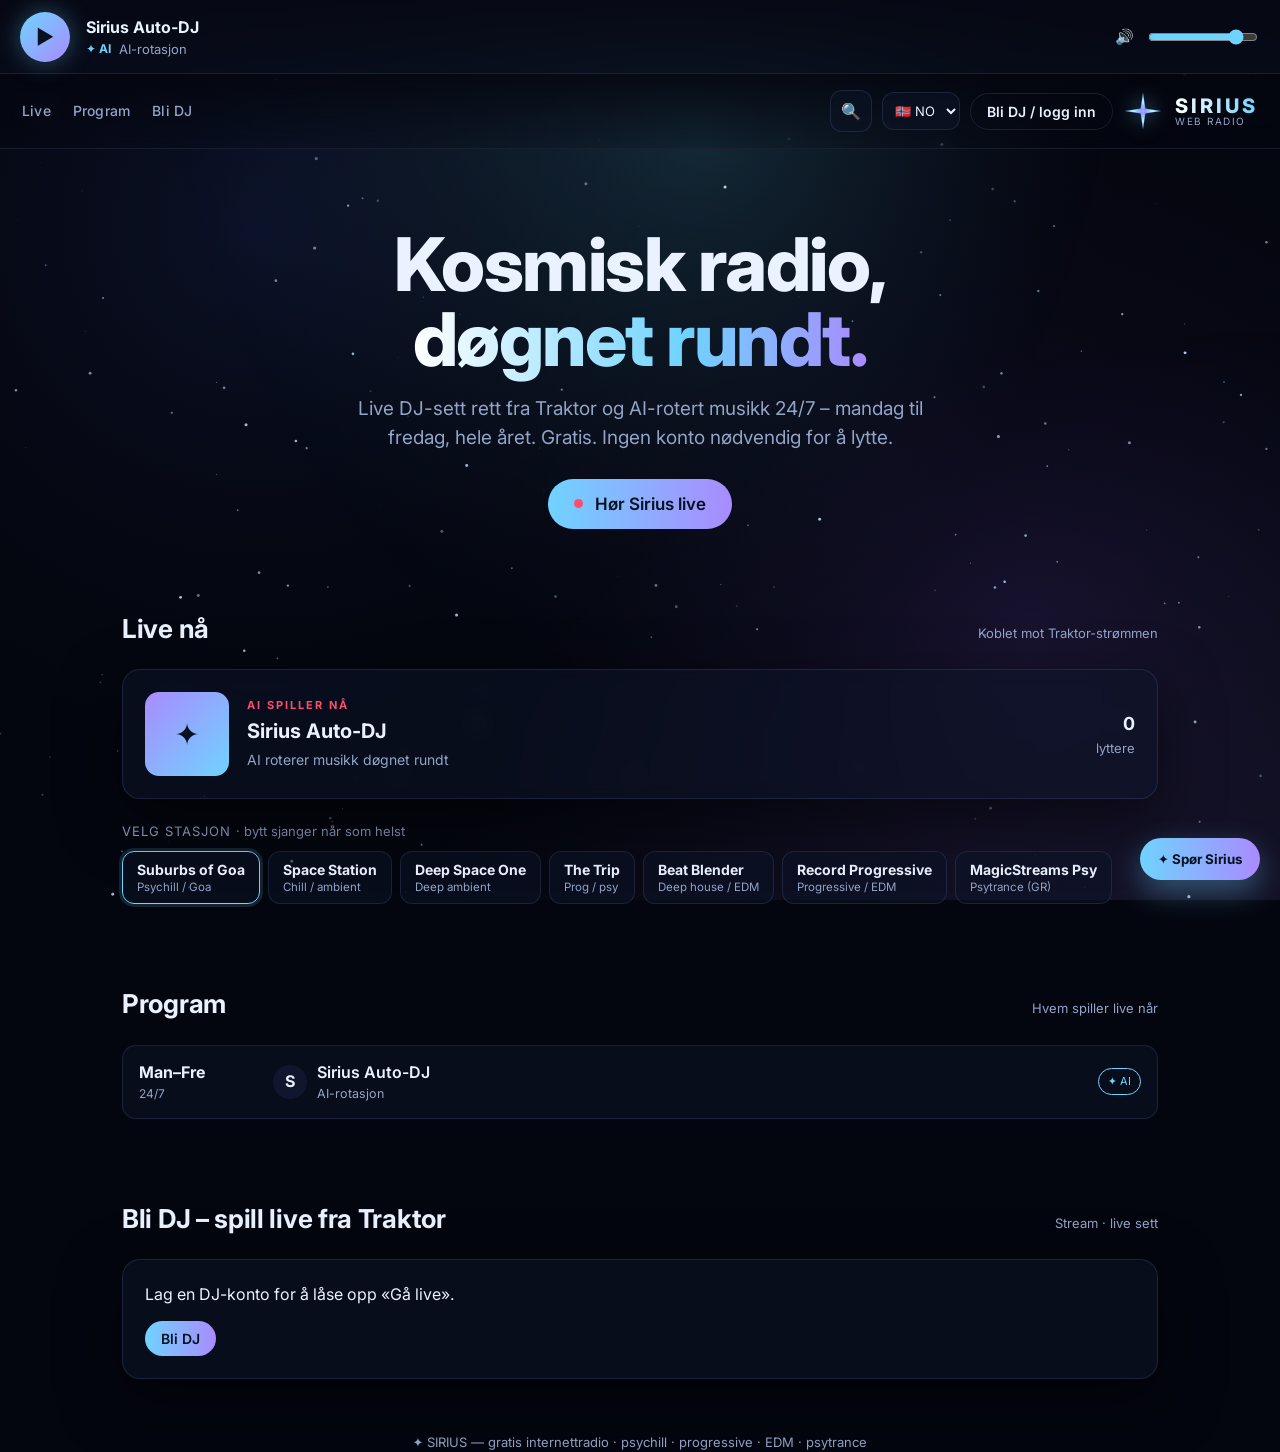
==== index.html @ 12587be2 "Fjern Podcast- og Favoritter-funksjonene helt Sletter podcast.js og favorites.js med all tilhørende " ====
<!DOCTYPE html>
<html lang="no">
<head>
  <meta charset="UTF-8">
  <meta name="viewport" content="width=device-width, initial-scale=1">
  <title>SIRIUS Web Radio – Live fra rommet</title>
  <meta name="description" content="Sirius Web Radio – gratis internettradio. Live DJ-sett fra Traktor og AI-rotert psychill, progressive, EDM og psytrance – døgnet rundt.">
  <link rel="icon" href="assets/logo.svg">
  <link rel="manifest" href="manifest.json">
  <meta name="theme-color" content="#04060f">
  <meta name="apple-mobile-web-app-capable" content="yes">
  <meta name="apple-mobile-web-app-status-bar-style" content="black-translucent">
  <link rel="apple-touch-icon" href="assets/logo.svg">
  <link rel="preconnect" href="https://fonts.googleapis.com">
  <link href="https://fonts.googleapis.com/css2?family=Inter:wght@400;500;600;700;800&display=swap" rel="stylesheet">
  <link rel="stylesheet" href="css/styles.css">
</head>
<body>
  <!-- Universe-bakgrunn -->
  <canvas id="starfield"></canvas>

  <!-- Topbar med logo øverst i hjørnet -->
  <header class="topbar">
    <button class="nav-toggle" id="nav-toggle" aria-label="Åpne meny">☰</button>
    <nav class="nav" id="nav">
      <a href="#live" data-i18n="nav.live">Live</a>
      <a href="#program" data-i18n="nav.program">Program</a>
      <a href="#dj" data-i18n="nav.dj">Bli DJ</a>
    </nav>
    <div style="display:flex;align-items:center;gap:10px">
      <button class="icon-btn" id="search-btn" aria-label="Søk">🔍</button>
      <select class="lang-select" id="lang-select" aria-label="Språk">
        <option value="no">🇳🇴 NO</option>
        <option value="en">🇬🇧 EN</option>
        <option value="es">🇪🇸 ES</option>
        <option value="de">🇩🇪 DE</option>
      </select>
      <button class="btn btn-ghost" id="auth-btn" data-i18n="nav.authbtn">Bli DJ / logg inn</button>
      <div class="logo">
        <img src="assets/logo.svg" class="logo-mark" alt="Sirius Web Radio">
        <div class="logo-text">
          <div class="logo-name">SIRIUS</div>
          <div class="logo-tag">Web Radio</div>
        </div>
      </div>
    </div>
  </header>

  <main class="wrap">
    <!-- Hero -->
    <section class="hero">
      <h1 data-i18n-html="hero.title">Kosmisk radio,<br><span class="glow">døgnet rundt.</span></h1>
      <p class="lead" data-i18n="hero.lead">Live DJ-sett rett fra Traktor og AI-rotert musikk 24/7 – mandag til fredag, hele året. Gratis. Ingen konto nødvendig for å lytte.</p>
      <button class="btn btn-primary hero-play" id="hero-play"><span class="dot"></span> <span data-i18n="hero.play">Hør Sirius live</span></button>
    </section>

    <!-- Live nå-boks (denne + spilleren nederst = "boksen" på hver side) -->
    <section id="live" class="block">
      <div class="section-head"><h2 data-i18n="live.h">Live nå</h2><span class="hint" data-i18n="live.hint">Koblet mot Traktor-strømmen</span></div>
      <div class="card live-box">
        <div class="live-cover" id="live-cover">✦</div>
        <div class="live-meta">
          <div class="kicker" id="live-kicker">AI SPILLER NÅ</div>
          <div class="title" id="live-title">Sirius Auto-DJ</div>
          <div class="sub" id="live-sub">AI roterer musikk døgnet rundt</div>
        </div>
        <div class="live-stats"><b id="live-listeners">0</b>lyttere</div>
      </div>
      <div class="stations-head" data-i18n-html="stations.head">Velg stasjon <span>· bytt sjanger når som helst</span></div>
      <div class="stations" id="stations"></div>
    </section>

    <!-- Program: hvem spiller live når -->
    <section id="program" class="block">
      <div class="section-head"><h2 data-i18n="program.h">Program</h2><span class="hint" data-i18n="program.hint">Hvem spiller live når</span></div>
      <div class="schedule" id="schedule"></div>
    </section>

    <!-- Bli DJ / gå live -->
    <section id="dj" class="block">
      <div class="section-head"><h2 data-i18n="dj.h">Bli DJ – spill live fra Traktor</h2><span class="hint" data-i18n="dj.hint">Stream · live sett</span></div>

      <div class="card" id="dj-locked">
        <p style="margin:0 0 14px">Lag en DJ-konto for å låse opp «Gå live».</p>
        <button class="btn btn-primary" onclick="document.getElementById('auth-btn').click()">Bli DJ</button>
      </div>

      <div class="card dj-grid" id="dj-panel" style="display:none">
        <!-- Venstre: bilde/kamera -->
        <div>
          <div class="field"><label>Bilde til sendingen (last opp eller ta bilde med kamera)</label>
            <div class="photo-drop" id="dj-photo">Ingen bilde valgt<br>📷</div>
          </div>
          <div class="photo-actions">
            <button class="btn" id="dj-upload">⬆ Last opp bilde</button>
            <button class="btn" id="dj-camera">📷 Bruk kamera (PC)</button>
            <button class="btn btn-primary" id="dj-snap" style="display:none">Ta bildet</button>
          </div>
          <input type="file" id="dj-file" accept="image/*" hidden>
        </div>

        <!-- Høyre: sending + program -->
        <div>
          <div class="field"><label>Artistnavn / DJ-navn</label><input class="input" id="dj-name" placeholder="f.eks. Nova"></div>
          <div class="field" style="display:grid;grid-template-columns:1fr 1fr;gap:10px">
            <div><label>Dag</label><select class="input" id="dj-day"></select></div>
            <div><label>Tid</label><input class="input" id="dj-time" type="time" value="21:00"></div>
          </div>
          <div class="photo-actions">
            <button class="btn" id="dj-add">+ Legg i programmet</button>
            <button class="btn btn-primary" id="dj-golive">🔴 Gå live med Traktor</button>
          </div>
          <p class="note" style="text-align:left">Live-lyden sendes via Icecast. Se README → «Live fra Traktor» for hvordan du kobler Traktor på.</p>
        </div>
      </div>

      <!-- Min live-sending: DJ kobler egen Traktor-strøm rett inn -->
      <div class="card dj-live" id="dj-live" style="display:none">
        <div class="section-head" style="margin-bottom:12px"><h2 style="font-size:18px">🔴 Gå live med Traktor</h2><span class="hint">Din egen direkte-sending</span></div>
        <ol class="dj-live-steps">
          <li>Sett opp en Icecast/AzuraCast-server (se <a href="docs/AZURACAST-TRAKTOR.md" target="_blank">guiden</a>).</li>
          <li>Traktor → <b>Preferences → Broadcasting</b>: fyll inn server, port, mount og passord.</li>
          <li>Lim inn din offentlige stream-URL under og trykk «Sett meg LIVE».</li>
        </ol>
        <div class="field"><label>Min stream-URL (Icecast-mount Traktor sender til)</label>
          <input class="input" id="dj-live-url" placeholder="https://din-server.no/listen/dittnavn/radio.mp3"></div>
        <div class="photo-actions">
          <button class="btn btn-primary" id="dj-live-go">🔴 Sett meg LIVE nå</button>
          <button class="btn" id="dj-live-stop">⬛ Avslutt live</button>
        </div>
        <p class="note" style="text-align:left">Når du er live spiller hele Sirius din Traktor-sending, og «Live nå» viser navnet ditt. For at ALLE lyttere skal høre deg på tvers av enheter må stream-URL-en være offentlig – det er akkurat det AzuraCast-serveren gir deg (den bytter automatisk til deg når Traktor kringkaster).</p>
      </div>
    </section>
  </main>

  <footer class="wrap">
    <p data-i18n="footer">✦ SIRIUS — gratis internettradio · psychill · progressive · EDM · psytrance</p>
  </footer>

  <!-- Persistent spiller-bar (finnes på hver side) -->
  <div class="player-bar">
    <button class="pb-play" id="pb-play">▶</button>
    <div class="pb-info">
      <div class="now" id="pb-now">Sirius Auto-DJ</div>
      <div class="by" id="pb-by"><span class="pb-ai">✦ AI</span> AI-rotasjon</div>
    </div>
    <div class="pb-right">
      <span style="font-size:15px">🔊</span>
      <input class="pb-vol" id="pb-vol" type="range" min="0" max="100" value="85">
    </div>
  </div>

  <!-- AI-assistent (uten innlogging) -->
  <button class="ai-fab" id="ai-fab" data-i18n="ai.fab">✦ Spør Sirius</button>
  <div class="ai-panel" id="ai-panel">
    <div class="ai-head">
      <div class="t" data-i18n="ai.title">✦ Sirius-assistent</div>
      <button class="x" id="ai-close">×</button>
    </div>
    <div class="ai-log" id="ai-log"></div>
    <div class="ai-suggest" id="ai-suggest"></div>
    <div class="ai-input">
      <input class="input" id="ai-input" data-i18n-ph="ai.ph" placeholder="Spør om alt på siden…">
      <button class="btn btn-primary" id="ai-send" data-i18n="ai.send">Send</button>
    </div>
  </div>

  <!-- Modal: logg inn / registrer -->
  <div class="modal-overlay" id="modal-overlay">
    <div class="card modal" style="position:relative">
      <button class="x" id="modal-close">×</button>
      <h3 data-i18n="modal.title">Bli med på Sirius</h3>
      <div class="sub" data-i18n="modal.sub">Du trenger ikke konto for å lytte – bare for å spille som DJ.</div>

      <div class="tabs">
        <button data-role="listener" class="active" data-i18n="modal.listener">🎧 Lytter</button>
        <button data-role="dj" data-i18n="modal.dj">🎛 DJ</button>
      </div>
      <div class="tabs">
        <button data-mode="register" class="active" data-i18n="modal.register">Registrer</button>
        <button data-mode="login" data-i18n="modal.login">Logg inn</button>
      </div>

      <form id="auth-form">
        <div class="field" id="field-name"><label data-i18n="modal.name">Navn / DJ-navn</label><input class="input" id="f-name" placeholder="Ditt navn"></div>
        <div class="field"><label data-i18n="modal.email">E-post</label><input class="input" id="f-email" type="email" placeholder="deg@epost.no" required></div>
        <div class="field"><label data-i18n="modal.pass">Passord</label><input class="input" id="f-pass" type="password" placeholder="••••••••" required></div>
        <button class="btn btn-primary" id="auth-submit" style="width:100%" type="submit">Opprett konto</button>
        <button class="btn btn-ghost" id="resend-activation" type="button" style="width:100%;margin-top:8px" data-i18n="modal.resend">✉ Send aktiverings-e-post på nytt</button>
        <p class="note">Ved registrering sender vi en aktiverings-e-post du må bekrefte. Fikk du den ikke? Skriv e-posten over og trykk «Send på nytt».</p>
      </form>
    </div>
  </div>

  <div class="toast" id="toast"></div>

  <!-- Skript -->
  <script src="js/config.js"></script>
  <script src="js/i18n.js"></script>
  <script src="js/starfield.js"></script>
  <script src="js/player.js"></script>
  <script src="js/ai.js"></script>
  <script src="js/schedule.js"></script>
  <script src="js/auth.js"></script>
  <script src="js/djprofile.js"></script>
  <script src="js/stations.js"></script>
  <script src="js/search.js"></script>
  <script src="js/app.js"></script>
</body>
</html>
---- css/styles.css ----
/* =========================================================================
 * SIRIUS – stil
 * Mørkt "univers"-tema. Blå-hvit Sirius-glød (Sirius = himmelens klareste
 * stjerne), lilla dybde. Rent, luftig, høy kontrast.
 * ========================================================================= */
:root {
  --bg:        #04060f;
  --ink:       #eaf2ff;
  --muted:     #93a4c7;
  --line:      rgba(140,170,230,0.14);
  --panel:     rgba(14,20,40,0.55);
  --panel-2:   rgba(20,28,54,0.7);
  --accent:    #6fd3ff;   /* Sirius blå-hvit */
  --accent-2:  #a98bff;   /* nebula-lilla */
  --live:      #ff4d6d;
  --radius:    18px;
  --shadow:    0 20px 60px rgba(0,0,0,0.55);
  --font:      'Inter', system-ui, -apple-system, Segoe UI, Roboto, sans-serif;
  --player-h:  74px;   /* høyde på spiller-baren øverst */
}

* { box-sizing: border-box; }
html, body { margin: 0; height: 100%; }
body {
  font-family: var(--font);
  color: var(--ink);
  background: var(--bg);
  line-height: 1.55;
  -webkit-font-smoothing: antialiased;
  overflow-x: hidden;
  padding-top: var(--player-h);   /* gi plass til den faste spiller-baren øverst */
}

/* Universe-bakgrunn */
#starfield {
  position: fixed; inset: 0;
  z-index: -2;
  display: block;
}
body::after { /* subtil vignett så innhold "løfter" seg */
  content: ''; position: fixed; inset: 0; z-index: -1; pointer-events: none;
  background: radial-gradient(ellipse at 50% -10%, rgba(111,211,255,0.10), transparent 55%),
              radial-gradient(ellipse at 100% 120%, rgba(169,139,255,0.10), transparent 50%);
}

a { color: var(--accent); text-decoration: none; }
button { font-family: inherit; cursor: pointer; }

.wrap { max-width: 1080px; margin: 0 auto; padding: 0 22px; }

/* ---------- Topbar / logo ---------- */
.topbar {
  position: sticky; top: var(--player-h); z-index: 40;
  display: flex; align-items: center; justify-content: space-between;
  padding: 16px 22px;
  backdrop-filter: blur(10px);
  background: linear-gradient(180deg, rgba(4,6,15,0.85), rgba(4,6,15,0.15));
  border-bottom: 1px solid var(--line);
}
.nav { display: flex; gap: 22px; align-items: center; }
.nav a { color: var(--muted); font-size: 14px; font-weight: 500; letter-spacing: .2px; }
.nav a:hover { color: var(--ink); }

/* Logo øverst i hjørnet */
.logo { display: flex; align-items: center; gap: 12px; }
.logo-mark {
  width: 40px; height: 40px; flex: 0 0 40px;
  filter: drop-shadow(0 0 10px rgba(111,211,255,0.6));
}
.logo-text { line-height: 1; }
.logo-name {
  font-size: 20px; font-weight: 800; letter-spacing: 3px;
  background: linear-gradient(90deg, #fff, var(--accent));
  -webkit-background-clip: text; background-clip: text; color: transparent;
}
.logo-tag { font-size: 10px; color: var(--muted); letter-spacing: 1.5px; text-transform: uppercase; }

.btn {
  border: 1px solid var(--line);
  background: var(--panel);
  color: var(--ink);
  padding: 9px 16px; border-radius: 999px; font-size: 14px; font-weight: 600;
  transition: .18s; white-space: nowrap;
}
.btn:hover { border-color: var(--accent); box-shadow: 0 0 0 3px rgba(111,211,255,0.12); }
.btn-primary {
  background: linear-gradient(90deg, var(--accent), var(--accent-2));
  color: #06121f; border: none;
}
.btn-primary:hover { filter: brightness(1.08); }
.btn-ghost { background: transparent; }

/* ---------- Hero ---------- */
.hero { text-align: center; padding: 78px 0 40px; }
.hero h1 {
  font-size: clamp(38px, 7vw, 74px); line-height: 1.02; margin: 0 0 16px;
  letter-spacing: -1.5px; font-weight: 800;
}
.hero h1 .glow {
  background: linear-gradient(90deg, #fff, var(--accent) 60%, var(--accent-2));
  -webkit-background-clip: text; background-clip: text; color: transparent;
}
.hero p.lead { color: var(--muted); font-size: clamp(15px, 2.3vw, 19px); max-width: 620px; margin: 0 auto 26px; }

.genre-chips { display: flex; flex-wrap: wrap; gap: 8px; justify-content: center; margin-bottom: 30px; }
.chip {
  font-size: 12.5px; font-weight: 600; letter-spacing: .3px;
  padding: 7px 13px; border-radius: 999px;
  border: 1px solid var(--line); color: var(--muted);
  background: var(--panel);
}

.hero-play {
  display: inline-flex; align-items: center; gap: 12px;
  padding: 15px 26px; font-size: 17px;
}
.hero-play .dot { width: 9px; height: 9px; border-radius: 50%; background: var(--live);
  box-shadow: 0 0 0 0 rgba(255,77,109,0.7); animation: pulse 1.8s infinite; }
@keyframes pulse {
  0% { box-shadow: 0 0 0 0 rgba(255,77,109,0.6); }
  70% { box-shadow: 0 0 0 12px rgba(255,77,109,0); }
  100% { box-shadow: 0 0 0 0 rgba(255,77,109,0); }
}

/* ---------- Seksjoner / kort ---------- */
section.block { padding: 40px 0; }
.section-head { display: flex; align-items: baseline; justify-content: space-between; margin-bottom: 20px; }
.section-head h2 { font-size: 26px; margin: 0; letter-spacing: -.3px; }
.section-head .hint { color: var(--muted); font-size: 13px; }

.card {
  background: var(--panel); border: 1px solid var(--line);
  border-radius: var(--radius); padding: 22px; box-shadow: var(--shadow);
  backdrop-filter: blur(8px);
}

/* Live nå-boks (finnes på hver "side"/seksjon via player-baren nederst) */
.live-box { display: grid; grid-template-columns: auto 1fr auto; gap: 18px; align-items: center; }
.live-cover {
  width: 84px; height: 84px; border-radius: 14px; flex: 0 0 84px;
  background: linear-gradient(135deg, var(--accent-2), var(--accent));
  display: grid; place-items: center; font-size: 30px; color: #06121f;
}
.live-meta .kicker { font-size: 11px; letter-spacing: 2px; text-transform: uppercase; color: var(--live); font-weight: 700; }
.live-meta .title { font-size: 20px; font-weight: 700; margin: 2px 0; }
.live-meta .sub { color: var(--muted); font-size: 14px; }
.live-stats { text-align: right; color: var(--muted); font-size: 13px; }
.live-stats b { color: var(--ink); font-size: 18px; display: block; }

/* Program / hvem spiller når */
.schedule { display: flex; flex-direction: column; gap: 10px; }
.slot {
  display: grid; grid-template-columns: 120px 1fr auto; gap: 14px; align-items: center;
  padding: 14px 16px; border: 1px solid var(--line); border-radius: 14px; background: var(--panel);
}
.slot .when { font-weight: 700; }
.slot .when small { display: block; color: var(--muted); font-weight: 400; font-size: 12px; }
.slot .who { display: flex; align-items: center; gap: 10px; }
.slot .who img { width: 34px; height: 34px; border-radius: 50%; object-fit: cover; background: var(--panel-2); }
.slot .who .name { font-weight: 600; }
.slot .who .genre { color: var(--muted); font-size: 12.5px; }
.slot .badge { font-size: 11px; padding: 4px 9px; border-radius: 999px; border: 1px solid var(--line); color: var(--muted); }
.slot .badge.live { color: var(--live); border-color: var(--live); }
.slot .badge.ai { color: var(--accent); border-color: var(--accent); }

/* ---------- DJ / gå live-panel ---------- */
.dj-grid { display: grid; grid-template-columns: 1fr 1fr; gap: 18px; }
.field { margin-bottom: 14px; }
.field label { display: block; font-size: 13px; color: var(--muted); margin-bottom: 6px; }
.input, textarea.input, select.input {
  width: 100%; padding: 11px 13px; border-radius: 12px;
  border: 1px solid var(--line); background: rgba(6,10,22,0.6); color: var(--ink); font-size: 14px;
}
.input:focus { outline: none; border-color: var(--accent); box-shadow: 0 0 0 3px rgba(111,211,255,0.12); }
.photo-drop {
  border: 1.5px dashed var(--line); border-radius: 14px; height: 190px;
  display: grid; place-items: center; text-align: center; color: var(--muted);
  background: rgba(6,10,22,0.4); overflow: hidden; position: relative;
}
.photo-drop img, .photo-drop video { width: 100%; height: 100%; object-fit: cover; }
.photo-actions { display: flex; gap: 8px; margin-top: 10px; }

/* ---------- Player-bar (den "boksen" som er på hver side) ---------- */
.player-bar {
  position: fixed; left: 0; right: 0; top: 0; z-index: 60;
  height: var(--player-h);
  display: grid; grid-template-columns: auto 1fr auto; gap: 16px; align-items: center;
  padding: 12px 20px;
  background: linear-gradient(180deg, rgba(6,9,20,0.96), rgba(8,12,26,0.78));
  border-bottom: 1px solid var(--line);
  backdrop-filter: blur(14px);
}
.pb-play {
  width: 50px; height: 50px; border-radius: 50%; border: none;
  background: linear-gradient(135deg, var(--accent), var(--accent-2)); color: #06121f;
  font-size: 20px; display: grid; place-items: center;
  box-shadow: 0 0 24px rgba(111,211,255,0.35);
}
.pb-info { min-width: 0; }
.pb-info .now { font-weight: 700; white-space: nowrap; overflow: hidden; text-overflow: ellipsis; }
.pb-info .by { color: var(--muted); font-size: 13px; display: flex; align-items: center; gap: 8px; }
.pb-live { display: inline-flex; align-items: center; gap: 6px; color: var(--live); font-weight: 700; font-size: 12px; }
.pb-live .dot { width: 8px; height: 8px; border-radius: 50%; background: var(--live); animation: pulse 1.8s infinite; }
.pb-ai { color: var(--accent); font-weight: 700; font-size: 12px; }
.pb-right { display: flex; align-items: center; gap: 12px; }
.pb-vol { width: 110px; accent-color: var(--accent); }

/* ---------- AI-assistent ---------- */
.ai-fab {
  position: fixed; right: 20px; bottom: 20px; z-index: 60;
  padding: 13px 18px; border-radius: 999px; border: none;
  background: linear-gradient(90deg, var(--accent), var(--accent-2)); color: #06121f;
  font-weight: 700; box-shadow: 0 12px 30px rgba(111,211,255,0.35);
  display: flex; align-items: center; gap: 8px;
}
.ai-panel {
  position: fixed; right: 20px; bottom: 20px; z-index: 61;
  width: min(380px, calc(100vw - 40px)); height: min(560px, calc(100vh - 160px));
  display: none; flex-direction: column;
  background: var(--panel-2); border: 1px solid var(--line); border-radius: 18px;
  box-shadow: var(--shadow); backdrop-filter: blur(16px); overflow: hidden;
}
.ai-panel.open { display: flex; }
.ai-head { padding: 14px 16px; border-bottom: 1px solid var(--line); display: flex; align-items: center; justify-content: space-between; }
.ai-head .t { display: flex; align-items: center; gap: 9px; font-weight: 700; }
.ai-head .x { background: none; border: none; color: var(--muted); font-size: 20px; }
.ai-log { flex: 1; overflow-y: auto; padding: 16px; display: flex; flex-direction: column; gap: 12px; }
.msg { max-width: 85%; padding: 10px 13px; border-radius: 14px; font-size: 14px; }
.msg.bot { align-self: flex-start; background: rgba(111,211,255,0.10); border: 1px solid rgba(111,211,255,0.2); }
.msg.me  { align-self: flex-end; background: var(--panel); border: 1px solid var(--line); }
.ai-suggest { display: flex; flex-wrap: wrap; gap: 6px; padding: 0 16px 10px; }
.ai-suggest button { font-size: 12px; padding: 6px 10px; border-radius: 999px; border: 1px solid var(--line); background: var(--panel); color: var(--muted); }
.ai-input { display: flex; gap: 8px; padding: 12px; border-top: 1px solid var(--line); }
.ai-input input { flex: 1; }

/* ---------- Modal (innlogging/registrering) ---------- */
.modal-overlay {
  position: fixed; inset: 0; z-index: 100; display: none;
  align-items: center; justify-content: center; padding: 20px;
  background: rgba(2,4,10,0.7); backdrop-filter: blur(6px);
}
.modal-overlay.open { display: flex; }
.modal { width: min(420px, 100%); }
.modal h3 { margin: 0 0 4px; font-size: 22px; }
.modal .sub { color: var(--muted); font-size: 14px; margin-bottom: 18px; }
.tabs { display: flex; gap: 6px; background: rgba(6,10,22,0.6); padding: 5px; border-radius: 12px; margin-bottom: 18px; }
.tabs button { flex: 1; padding: 9px; border-radius: 9px; border: none; background: transparent; color: var(--muted); font-weight: 600; }
.tabs button.active { background: var(--panel); color: var(--ink); }
.modal .x { position: absolute; top: 14px; right: 16px; background: none; border: none; color: var(--muted); font-size: 22px; }
.note { font-size: 12.5px; color: var(--muted); margin-top: 12px; text-align: center; }
.toast {
  position: fixed; left: 50%; bottom: 100px; transform: translateX(-50%) translateY(20px);
  z-index: 200; background: var(--panel-2); border: 1px solid var(--accent);
  padding: 12px 18px; border-radius: 12px; box-shadow: var(--shadow);
  opacity: 0; transition: .25s; pointer-events: none; font-size: 14px;
}
.toast.show { opacity: 1; transform: translateX(-50%) translateY(0); }

footer { text-align: center; color: var(--muted); font-size: 13px; padding: 40px 0 120px; }

/* ---------- Mobilmeny-knapp ---------- */
.nav-toggle {
  display: none; background: var(--panel); border: 1px solid var(--line);
  color: var(--ink); font-size: 18px; width: 42px; height: 42px; border-radius: 12px;
}

/* ---------- DJ-lenker ---------- */
.dj-list .empty { color: var(--muted); font-size: 14px; padding: 4px 0; }
.dj-link { color: var(--ink); border-bottom: 1px dashed var(--line); }
.dj-link:hover { color: var(--accent); border-color: var(--accent); }

/* ---------- DJ-profil-overlay ---------- */
.dj-profile { width: min(560px, 100%); position: relative; }
.dj-hero { display: grid; grid-template-columns: auto 1fr auto; gap: 16px; align-items: center; margin-bottom: 18px; }
.dj-avatar { width: 72px; height: 72px; border-radius: 50%; flex: 0 0 72px; display: grid; place-items: center; font-size: 28px; font-weight: 800; color: #06121f; background: linear-gradient(135deg, var(--accent), var(--accent-2)); overflow: hidden; }
.dj-avatar img { width: 100%; height: 100%; object-fit: cover; }
.dj-hero .kicker { font-size: 11px; letter-spacing: 2px; color: var(--accent); font-weight: 700; }
.dj-hero h2 { margin: 2px 0; }
.dj-genre { color: var(--muted); font-size: 14px; }
.dj-cols { display: grid; grid-template-columns: 1fr; gap: 18px; }
.dj-cols h4 { margin: 0 0 8px; font-size: 13px; color: var(--muted); text-transform: uppercase; letter-spacing: 1px; }
.dj-list { list-style: none; margin: 0; padding: 0; display: flex; flex-direction: column; gap: 6px; font-size: 14px; }
.dj-list li { padding: 8px 10px; border: 1px solid var(--line); border-radius: 10px; background: var(--panel); }

/* ---------- Responsivt ---------- */
@media (max-width: 720px) {
  .nav-toggle { display: block; }
  .nav {
    position: absolute; top: 70px; left: 12px; right: 12px; z-index: 45;
    flex-direction: column; align-items: stretch; gap: 4px;
    background: var(--panel-2); border: 1px solid var(--line); border-radius: 14px;
    padding: 8px; box-shadow: var(--shadow); display: none;
  }
  .nav.open { display: flex; }
  .nav a { padding: 11px 12px; border-radius: 8px; }
  .nav a:hover { background: var(--panel); color: var(--ink); }
  .live-box { grid-template-columns: auto 1fr; }
  .live-stats { display: none; }
  .dj-grid { grid-template-columns: 1fr; }
  .dj-cols { grid-template-columns: 1fr; }
  .slot { grid-template-columns: 90px 1fr; }
  .slot .badge { display: none; }
  .pb-vol { display: none; }
}

/* ---------- Stasjonsvelger ---------- */
.stations-head { margin: 22px 0 10px; font-size: 13px; color: var(--muted); text-transform: uppercase; letter-spacing: 1px; }
.stations-head span { text-transform: none; letter-spacing: 0; opacity: .75; }
.stations { display: flex; flex-wrap: wrap; gap: 8px; }
.station { display: flex; flex-direction: column; align-items: flex-start; gap: 2px; padding: 9px 14px; border-radius: 12px; border: 1px solid var(--line); background: var(--panel); color: var(--ink); transition: .15s; }
.station:hover { border-color: var(--accent); transform: translateY(-1px); }
.station.on { border-color: var(--accent); box-shadow: 0 0 0 3px rgba(111,211,255,0.14); }
.station .st-name { font-weight: 700; font-size: 14px; }
.station .st-genre { font-size: 11.5px; color: var(--muted); }

/* ---------- DJ live-sending ---------- */
.dj-live { margin-top: 16px; }
.dj-live-steps { margin: 0 0 14px; padding-left: 20px; color: var(--muted); font-size: 14px; line-height: 1.7; }
.dj-live-steps b { color: var(--ink); }
.dj-live-steps a { color: var(--accent); }

/* ---------- Søk + språk i toppen ---------- */
.icon-btn { background: var(--panel); border: 1px solid var(--line); color: var(--ink); width: 42px; height: 42px; border-radius: 12px; font-size: 16px; }
.icon-btn:hover { border-color: var(--accent); }
.lang-select { background: var(--panel); border: 1px solid var(--line); color: var(--ink); border-radius: 12px; padding: 9px 8px; font-size: 13px; font-family: inherit; }
.lang-select:focus { outline: none; border-color: var(--accent); }

/* ---------- Søke-overlay ---------- */
.search-overlay { align-items: flex-start; }
.search-panel { width: min(560px, 100%); margin-top: 12vh; background: var(--panel-2); border: 1px solid var(--line); border-radius: 18px; box-shadow: var(--shadow); overflow: hidden; }
.search-input { border: none; border-bottom: 1px solid var(--line); border-radius: 0; font-size: 17px; padding: 18px 20px; background: transparent; }
.search-input:focus { box-shadow: none; }
.search-results { max-height: 60vh; overflow-y: auto; padding: 8px; }
.sr-empty { padding: 22px; text-align: center; color: var(--muted); }
.sr-group { padding: 6px 4px; }
.sr-gh { font-size: 11px; text-transform: uppercase; letter-spacing: 1.5px; color: var(--muted); padding: 6px 10px; }
.sr-item { display: flex; justify-content: space-between; align-items: center; gap: 12px; width: 100%; text-align: left; padding: 11px 12px; border: none; background: transparent; color: var(--ink); border-radius: 10px; font-size: 14.5px; }
.sr-item:hover { background: var(--panel); }
.sr-item .sr-kw { color: var(--muted); font-size: 12px; flex: 0 0 auto; }

@media (max-width: 720px) {
  .icon-btn { width: 38px; height: 38px; font-size: 15px; }
  .lang-select { padding: 8px 4px; font-size: 12px; }
  #auth-btn { font-size: 12px; padding: 8px 10px; }
  .search-panel { margin-top: 8vh; }
}
@media (max-width: 560px) {
  .logo-text { display: none; }  /* behold stjernemerket, unngå klipp */
}
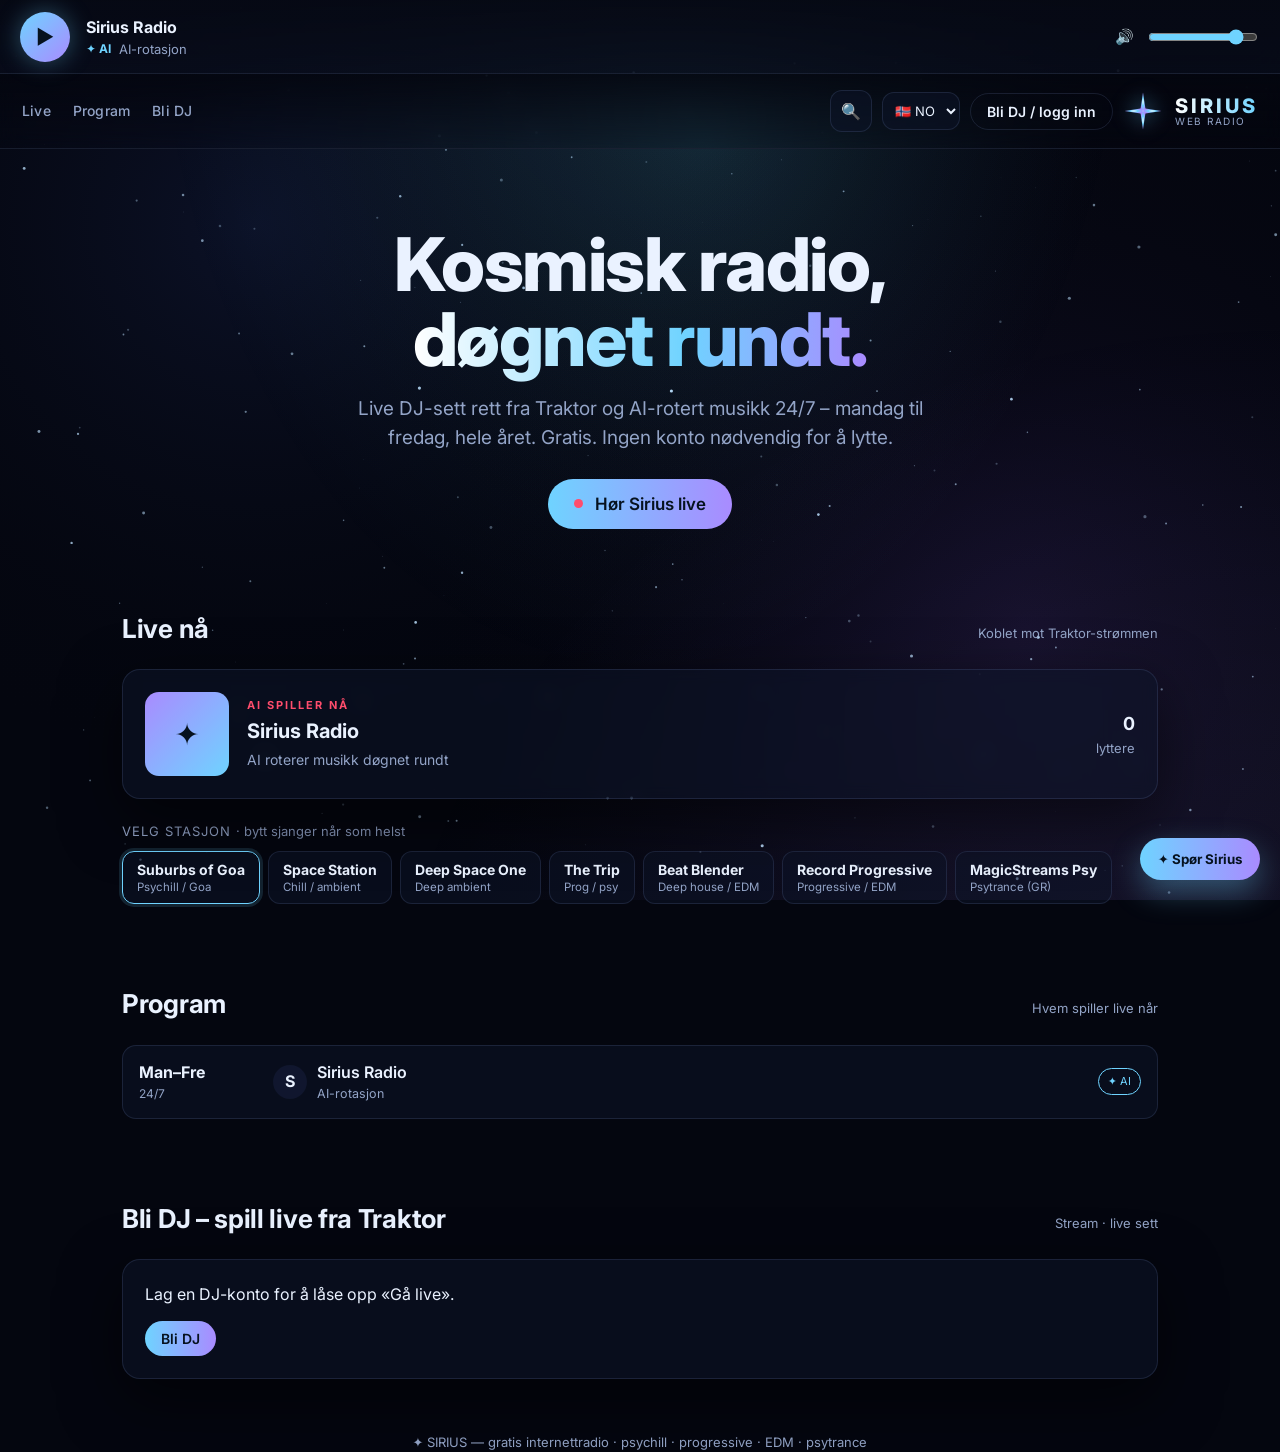
==== commit 63393ef6: "Bytt visningsnavn fra Sirius Auto-DJ til Sirius Radio" ====
--- a/index.html
+++ b/index.html
@@ -61,7 +61,7 @@
         <div class="live-cover" id="live-cover">✦</div>
         <div class="live-meta">
           <div class="kicker" id="live-kicker">AI SPILLER NÅ</div>
-          <div class="title" id="live-title">Sirius Auto-DJ</div>
+          <div class="title" id="live-title">Sirius Radio</div>
           <div class="sub" id="live-sub">AI roterer musikk døgnet rundt</div>
         </div>
         <div class="live-stats"><b id="live-listeners">0</b>lyttere</div>
@@ -141,7 +141,7 @@
   <div class="player-bar">
     <button class="pb-play" id="pb-play">▶</button>
     <div class="pb-info">
-      <div class="now" id="pb-now">Sirius Auto-DJ</div>
+      <div class="now" id="pb-now">Sirius Radio</div>
       <div class="by" id="pb-by"><span class="pb-ai">✦ AI</span> AI-rotasjon</div>
     </div>
     <div class="pb-right">
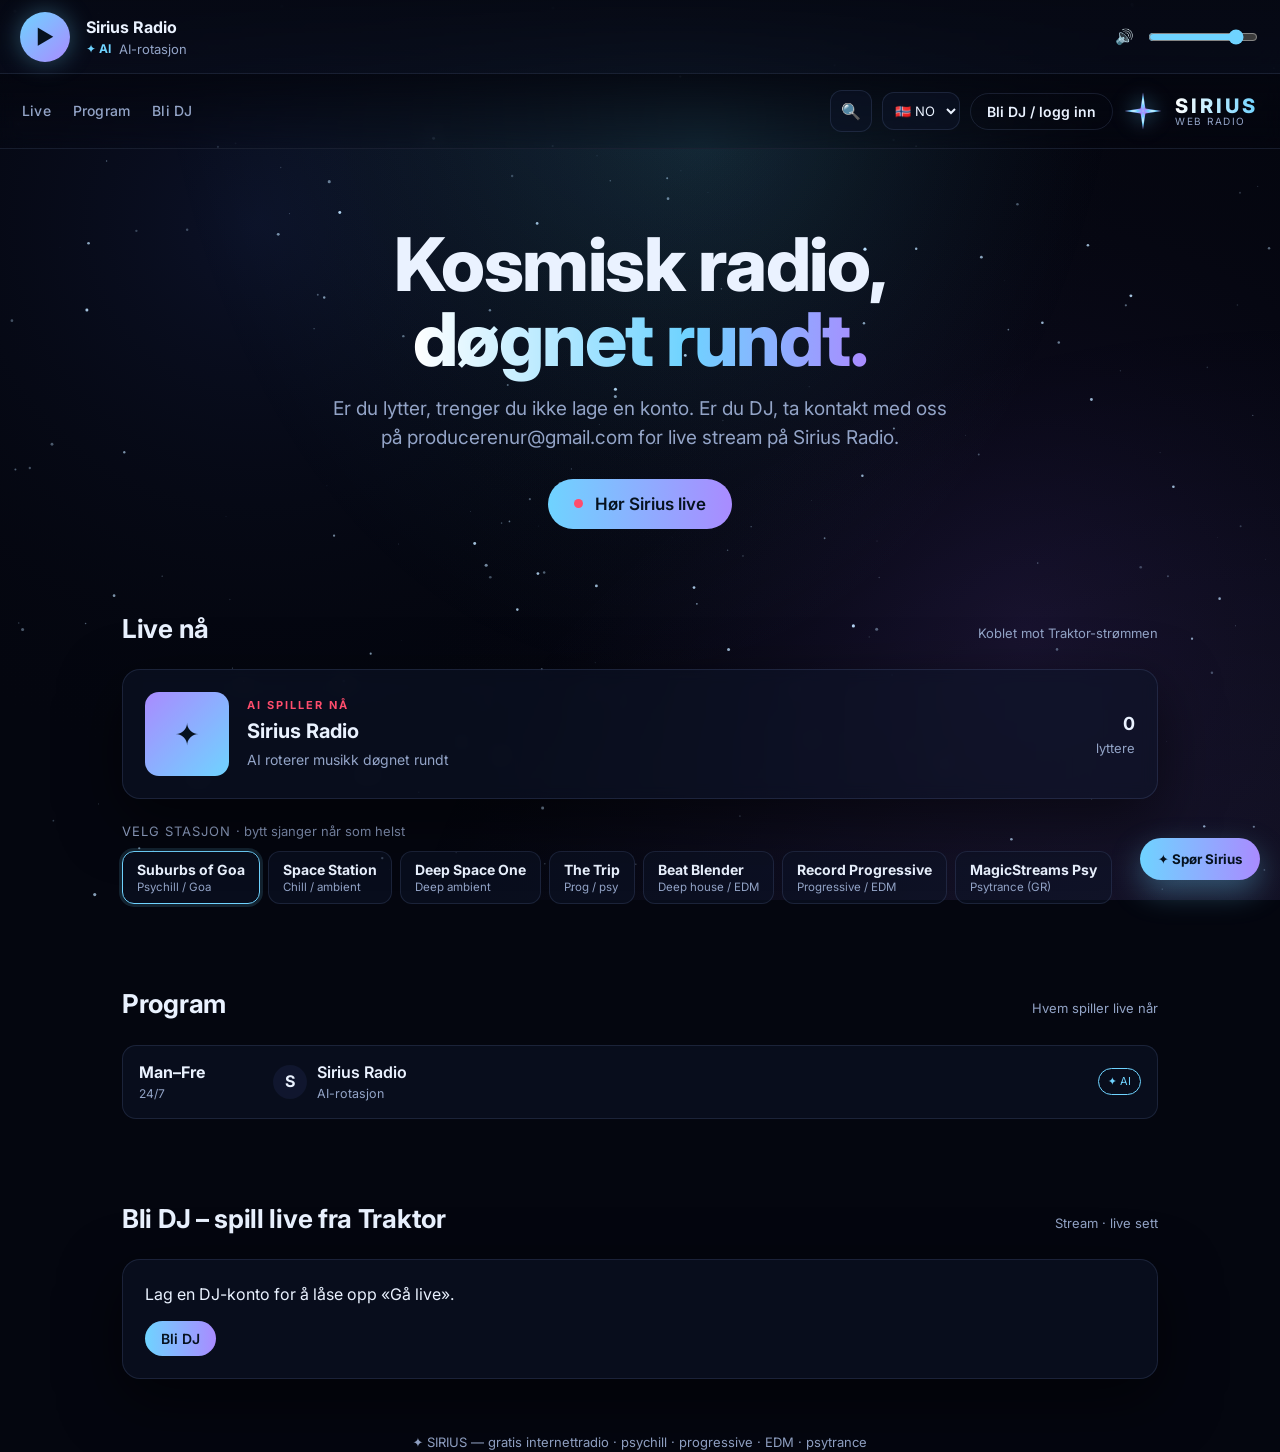
==== commit a472c898: "Oppdater hero-tekst: lytter trenger ikke konto, DJ tar kontakt på e-post" ====
--- a/index.html
+++ b/index.html
@@ -50,7 +50,7 @@
     <!-- Hero -->
     <section class="hero">
       <h1 data-i18n-html="hero.title">Kosmisk radio,<br><span class="glow">døgnet rundt.</span></h1>
-      <p class="lead" data-i18n="hero.lead">Live DJ-sett rett fra Traktor og AI-rotert musikk 24/7 – mandag til fredag, hele året. Gratis. Ingen konto nødvendig for å lytte.</p>
+      <p class="lead" data-i18n="hero.lead">Er du lytter, trenger du ikke lage en konto. Er du DJ, ta kontakt med oss på producerenur@gmail.com for live stream på Sirius Radio.</p>
       <button class="btn btn-primary hero-play" id="hero-play"><span class="dot"></span> <span data-i18n="hero.play">Hør Sirius live</span></button>
     </section>
 
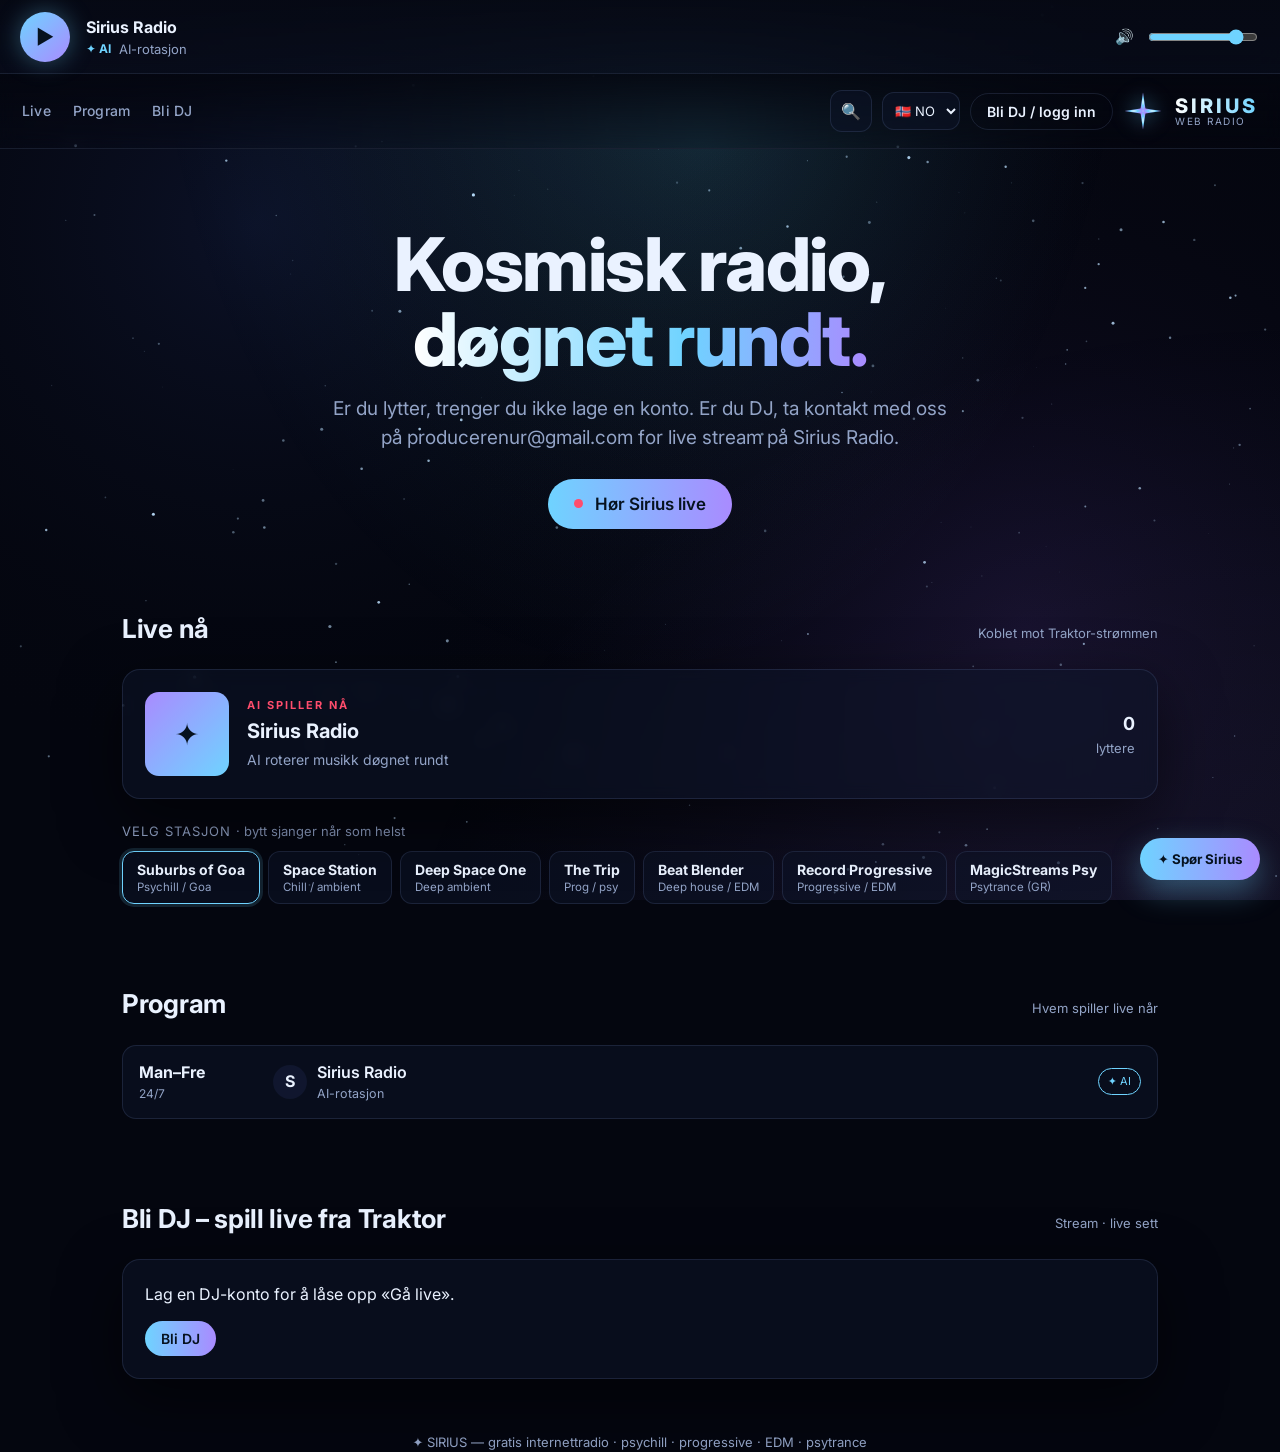
==== commit f94ae768: "Legg til glemt passord-flyt + tydeligere innlogging - Ny nullstillingsflyt: lenke i modalen (vises i" ====
--- a/index.html
+++ b/index.html
@@ -186,6 +186,7 @@
         <div class="field"><label data-i18n="modal.email">E-post</label><input class="input" id="f-email" type="email" placeholder="deg@epost.no" required></div>
         <div class="field"><label data-i18n="modal.pass">Passord</label><input class="input" id="f-pass" type="password" placeholder="••••••••" required></div>
         <button class="btn btn-primary" id="auth-submit" style="width:100%" type="submit">Opprett konto</button>
+        <button class="btn btn-ghost" id="forgot-pass" type="button" style="width:100%;margin-top:8px;display:none" data-i18n="modal.forgot">Glemt passord?</button>
         <button class="btn btn-ghost" id="resend-activation" type="button" style="width:100%;margin-top:8px" data-i18n="modal.resend">✉ Send aktiverings-e-post på nytt</button>
         <p class="note">Ved registrering sender vi en aktiverings-e-post du må bekrefte. Fikk du den ikke? Skriv e-posten over og trykk «Send på nytt».</p>
       </form>
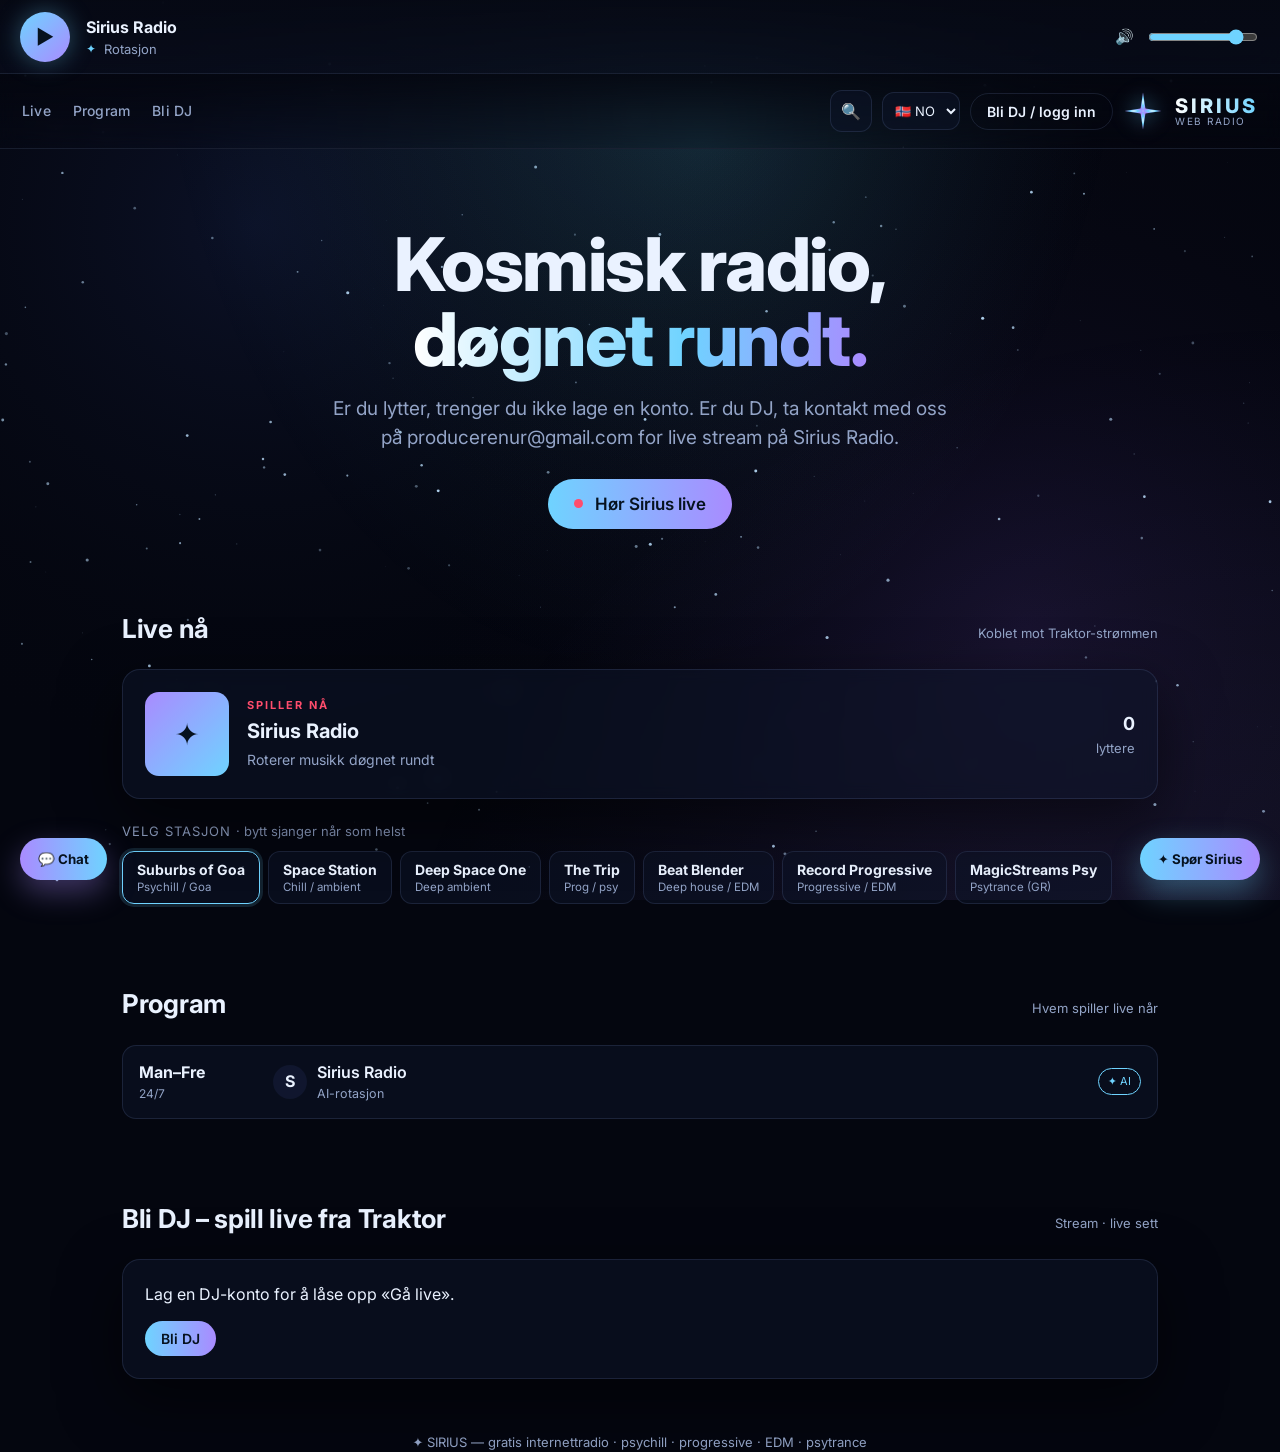
==== commit a1807d49: "Legg til flyttbar fellesskaps-chat (åpen for alle, kan åpnes/lukkes) Chat-boks for alle besøkende – " ====
--- a/index.html
+++ b/index.html
@@ -4,7 +4,7 @@
   <meta charset="UTF-8">
   <meta name="viewport" content="width=device-width, initial-scale=1">
   <title>SIRIUS Web Radio – Live fra rommet</title>
-  <meta name="description" content="Sirius Web Radio – gratis internettradio. Live DJ-sett fra Traktor og AI-rotert psychill, progressive, EDM og psytrance – døgnet rundt.">
+  <meta name="description" content="Sirius Web Radio – gratis internettradio. Live DJ-sett fra Traktor og psychill, progressive, EDM og psytrance – døgnet rundt.">
   <link rel="icon" href="assets/logo.svg">
   <link rel="manifest" href="manifest.json">
   <meta name="theme-color" content="#04060f">
@@ -60,9 +60,9 @@
       <div class="card live-box">
         <div class="live-cover" id="live-cover">✦</div>
         <div class="live-meta">
-          <div class="kicker" id="live-kicker">AI SPILLER NÅ</div>
+          <div class="kicker" id="live-kicker">SPILLER NÅ</div>
           <div class="title" id="live-title">Sirius Radio</div>
-          <div class="sub" id="live-sub">AI roterer musikk døgnet rundt</div>
+          <div class="sub" id="live-sub">Roterer musikk døgnet rundt</div>
         </div>
         <div class="live-stats"><b id="live-listeners">0</b>lyttere</div>
       </div>
@@ -142,7 +142,7 @@
     <button class="pb-play" id="pb-play">▶</button>
     <div class="pb-info">
       <div class="now" id="pb-now">Sirius Radio</div>
-      <div class="by" id="pb-by"><span class="pb-ai">✦ AI</span> AI-rotasjon</div>
+      <div class="by" id="pb-by"><span class="pb-ai">✦</span> Rotasjon</div>
     </div>
     <div class="pb-right">
       <span style="font-size:15px">🔊</span>
@@ -162,6 +162,24 @@
     <div class="ai-input">
       <input class="input" id="ai-input" data-i18n-ph="ai.ph" placeholder="Spør om alt på siden…">
       <button class="btn btn-primary" id="ai-send" data-i18n="ai.send">Send</button>
+    </div>
+  </div>
+
+  <!-- Fellesskaps-chat (åpen for alle – med eller uten konto, flyttbar) -->
+  <button class="chat-fab" id="chat-fab" data-i18n="chat.fab">💬 Chat</button>
+  <div class="chat-panel" id="chat-panel">
+    <div class="chat-head" id="chat-head">
+      <div class="t"><span data-i18n="chat.title">💬 Sirius-chat</span> <span class="drag-hint" data-i18n="chat.hint">dra for å flytte</span></div>
+      <button class="x" id="chat-close">×</button>
+    </div>
+    <div class="chat-log" id="chat-log"></div>
+    <div class="chat-name-row">
+      <label data-i18n="chat.you">Du:</label>
+      <input class="input" id="chat-name" data-i18n-ph="chat.name" placeholder="Ditt navn">
+    </div>
+    <div class="chat-input">
+      <input class="input" id="chat-text" data-i18n-ph="chat.ph" placeholder="Skriv en melding…">
+      <button class="btn btn-primary" id="chat-send" data-i18n="chat.send">Send</button>
     </div>
   </div>
 
@@ -206,6 +224,7 @@
   <script src="js/djprofile.js"></script>
   <script src="js/stations.js"></script>
   <script src="js/search.js"></script>
+  <script src="js/chat.js"></script>
   <script src="js/app.js"></script>
 </body>
 </html>
--- a/css/styles.css
+++ b/css/styles.css
@@ -233,6 +233,49 @@
 .ai-input { display: flex; gap: 8px; padding: 12px; border-top: 1px solid var(--line); }
 .ai-input input { flex: 1; }
 
+/* ---------- Fellesskaps-chat (åpen for alle, flyttbar) ---------- */
+.chat-fab {
+  position: fixed; left: 20px; bottom: 20px; z-index: 60;
+  padding: 13px 18px; border-radius: 999px; border: none;
+  background: linear-gradient(90deg, var(--accent-2), var(--accent)); color: #06121f;
+  font-weight: 700; box-shadow: 0 12px 30px rgba(169,139,255,0.35);
+  display: flex; align-items: center; gap: 8px; cursor: pointer;
+}
+.chat-panel {
+  position: fixed; left: 20px; bottom: 20px; z-index: 61;
+  width: min(360px, calc(100vw - 40px)); height: min(520px, calc(100vh - 160px));
+  display: none; flex-direction: column;
+  background: var(--panel-2); border: 1px solid var(--line); border-radius: 18px;
+  box-shadow: var(--shadow); backdrop-filter: blur(16px); overflow: hidden;
+}
+.chat-panel.open { display: flex; }
+.chat-panel.dragging { user-select: none; }
+.chat-head {
+  padding: 12px 14px; border-bottom: 1px solid var(--line);
+  display: flex; align-items: center; justify-content: space-between;
+  cursor: move; touch-action: none;
+}
+.chat-head .t { display: flex; align-items: center; gap: 8px; font-weight: 700; font-size: 15px; }
+.chat-head .drag-hint { color: var(--muted); font-weight: 500; font-size: 11px; }
+.chat-head .x { background: none; border: none; color: var(--muted); font-size: 20px; cursor: pointer; }
+.chat-log { flex: 1; overflow-y: auto; padding: 14px; display: flex; flex-direction: column; gap: 10px; }
+.chat-empty { color: var(--muted); font-size: 13px; text-align: center; margin: auto 0; }
+.chat-msg { max-width: 88%; align-self: flex-start; }
+.chat-msg.me { align-self: flex-end; text-align: right; }
+.chat-msg .who { font-size: 11px; color: var(--accent); font-weight: 700; margin-bottom: 2px; }
+.chat-msg.me .who { color: var(--accent-2); }
+.chat-msg .body {
+  display: inline-block; padding: 8px 12px; border-radius: 12px; font-size: 14px; text-align: left;
+  background: rgba(111,211,255,0.10); border: 1px solid rgba(111,211,255,0.2); word-break: break-word;
+}
+.chat-msg.me .body { background: var(--panel); border-color: var(--line); }
+.chat-msg .time { font-size: 10px; color: var(--muted); margin-top: 2px; }
+.chat-name-row { display: flex; align-items: center; gap: 8px; padding: 8px 12px 0; }
+.chat-name-row label { font-size: 12px; color: var(--muted); }
+.chat-name-row input { flex: 1; padding: 6px 10px; font-size: 13px; }
+.chat-input { display: flex; gap: 8px; padding: 12px; border-top: 1px solid var(--line); }
+.chat-input input { flex: 1; }
+
 /* ---------- Modal (innlogging/registrering) ---------- */
 .modal-overlay {
   position: fixed; inset: 0; z-index: 100; display: none;
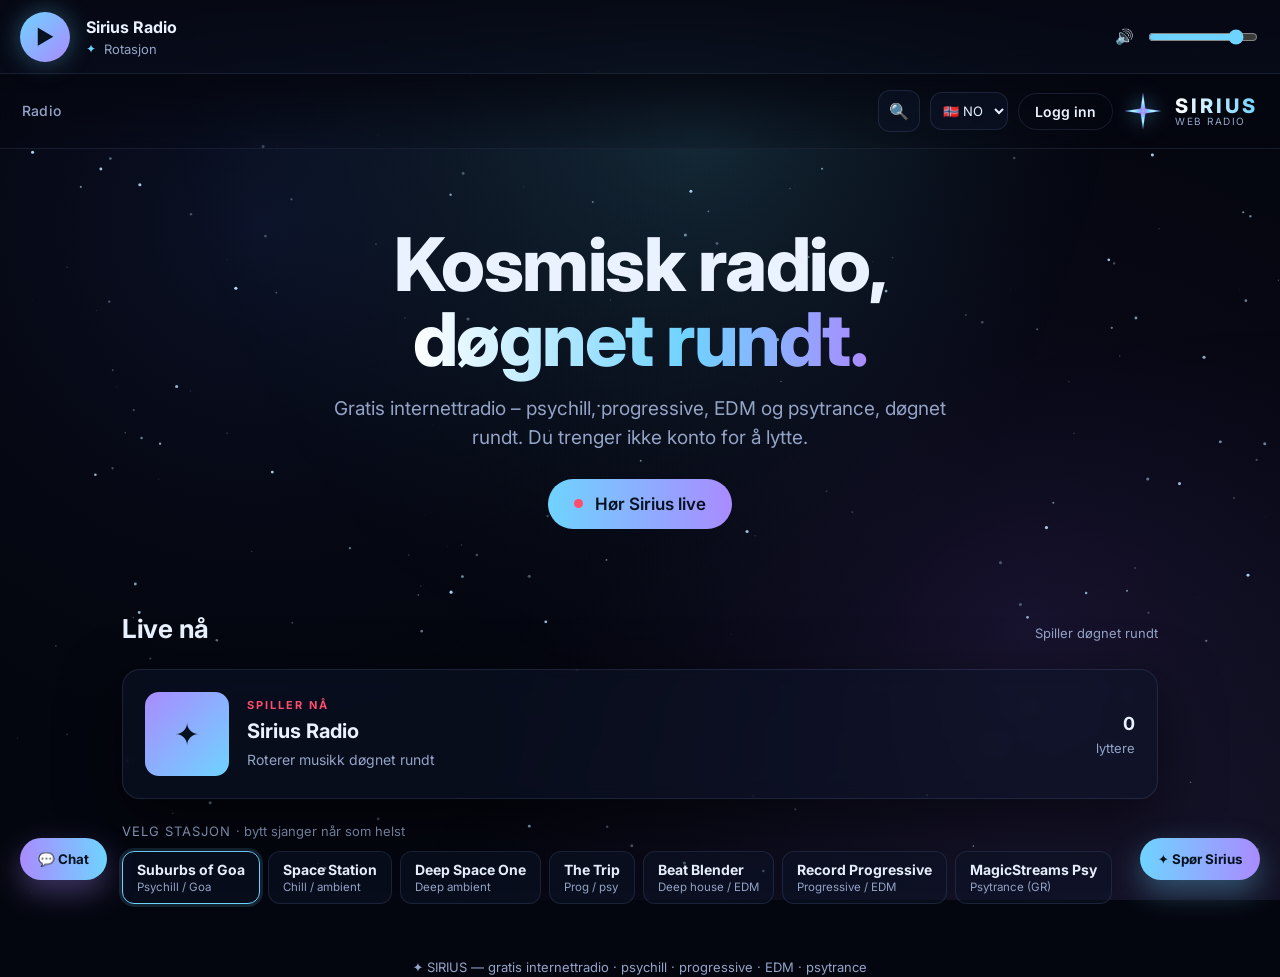
==== commit 4ccd6d43: "Fjern all live-sending/DJ-funksjonalitet – ren lytteradio På brukerønske: siriusfm.no skal ikke ha l" ====
--- a/index.html
+++ b/index.html
@@ -4,7 +4,7 @@
   <meta charset="UTF-8">
   <meta name="viewport" content="width=device-width, initial-scale=1">
   <title>SIRIUS Web Radio – Live fra rommet</title>
-  <meta name="description" content="Sirius Web Radio – gratis internettradio. Live DJ-sett fra Traktor og psychill, progressive, EDM og psytrance – døgnet rundt.">
+  <meta name="description" content="Sirius Web Radio – gratis internettradio. Psychill, progressive, EDM og psytrance – døgnet rundt.">
   <link rel="icon" href="assets/logo.svg">
   <link rel="manifest" href="manifest.json">
   <meta name="theme-color" content="#04060f">
@@ -23,9 +23,7 @@
   <header class="topbar">
     <button class="nav-toggle" id="nav-toggle" aria-label="Åpne meny">☰</button>
     <nav class="nav" id="nav">
-      <a href="#live" data-i18n="nav.live">Live</a>
-      <a href="#program" data-i18n="nav.program">Program</a>
-      <a href="#dj" data-i18n="nav.dj">Bli DJ</a>
+      <a href="#live" data-i18n="nav.live">Radio</a>
     </nav>
     <div style="display:flex;align-items:center;gap:10px">
       <button class="icon-btn" id="search-btn" aria-label="Søk">🔍</button>
@@ -35,7 +33,7 @@
         <option value="es">🇪🇸 ES</option>
         <option value="de">🇩🇪 DE</option>
       </select>
-      <button class="btn btn-ghost" id="auth-btn" data-i18n="nav.authbtn">Bli DJ / logg inn</button>
+      <button class="btn btn-ghost" id="auth-btn" data-i18n="nav.authbtn">Logg inn</button>
       <div class="logo">
         <img src="assets/logo.svg" class="logo-mark" alt="Sirius Web Radio">
         <div class="logo-text">
@@ -50,13 +48,13 @@
     <!-- Hero -->
     <section class="hero">
       <h1 data-i18n-html="hero.title">Kosmisk radio,<br><span class="glow">døgnet rundt.</span></h1>
-      <p class="lead" data-i18n="hero.lead">Er du lytter, trenger du ikke lage en konto. Er du DJ, ta kontakt med oss på producerenur@gmail.com for live stream på Sirius Radio.</p>
+      <p class="lead" data-i18n="hero.lead">Gratis internettradio – psychill, progressive, EDM og psytrance, døgnet rundt. Du trenger ikke konto for å lytte.</p>
       <button class="btn btn-primary hero-play" id="hero-play"><span class="dot"></span> <span data-i18n="hero.play">Hør Sirius live</span></button>
     </section>
 
     <!-- Live nå-boks (denne + spilleren nederst = "boksen" på hver side) -->
     <section id="live" class="block">
-      <div class="section-head"><h2 data-i18n="live.h">Live nå</h2><span class="hint" data-i18n="live.hint">Koblet mot Traktor-strømmen</span></div>
+      <div class="section-head"><h2 data-i18n="live.h">Live nå</h2><span class="hint" data-i18n="live.hint">Spiller døgnet rundt</span></div>
       <div class="card live-box">
         <div class="live-cover" id="live-cover">✦</div>
         <div class="live-meta">
@@ -68,68 +66,6 @@
       </div>
       <div class="stations-head" data-i18n-html="stations.head">Velg stasjon <span>· bytt sjanger når som helst</span></div>
       <div class="stations" id="stations"></div>
-    </section>
-
-    <!-- Program: hvem spiller live når -->
-    <section id="program" class="block">
-      <div class="section-head"><h2 data-i18n="program.h">Program</h2><span class="hint" data-i18n="program.hint">Hvem spiller live når</span></div>
-      <div class="schedule" id="schedule"></div>
-    </section>
-
-    <!-- Bli DJ / gå live -->
-    <section id="dj" class="block">
-      <div class="section-head"><h2 data-i18n="dj.h">Bli DJ – spill live fra Traktor</h2><span class="hint" data-i18n="dj.hint">Stream · live sett</span></div>
-
-      <div class="card" id="dj-locked">
-        <p style="margin:0 0 14px">Lag en DJ-konto for å låse opp «Gå live».</p>
-        <button class="btn btn-primary" onclick="document.getElementById('auth-btn').click()">Bli DJ</button>
-      </div>
-
-      <div class="card dj-grid" id="dj-panel" style="display:none">
-        <!-- Venstre: bilde/kamera -->
-        <div>
-          <div class="field"><label>Bilde til sendingen (last opp eller ta bilde med kamera)</label>
-            <div class="photo-drop" id="dj-photo">Ingen bilde valgt<br>📷</div>
-          </div>
-          <div class="photo-actions">
-            <button class="btn" id="dj-upload">⬆ Last opp bilde</button>
-            <button class="btn" id="dj-camera">📷 Bruk kamera (PC)</button>
-            <button class="btn btn-primary" id="dj-snap" style="display:none">Ta bildet</button>
-          </div>
-          <input type="file" id="dj-file" accept="image/*" hidden>
-        </div>
-
-        <!-- Høyre: sending + program -->
-        <div>
-          <div class="field"><label>Artistnavn / DJ-navn</label><input class="input" id="dj-name" placeholder="f.eks. Nova"></div>
-          <div class="field" style="display:grid;grid-template-columns:1fr 1fr;gap:10px">
-            <div><label>Dag</label><select class="input" id="dj-day"></select></div>
-            <div><label>Tid</label><input class="input" id="dj-time" type="time" value="21:00"></div>
-          </div>
-          <div class="photo-actions">
-            <button class="btn" id="dj-add">+ Legg i programmet</button>
-            <button class="btn btn-primary" id="dj-golive">🔴 Gå live med Traktor</button>
-          </div>
-          <p class="note" style="text-align:left">Live-lyden sendes via Icecast. Se README → «Live fra Traktor» for hvordan du kobler Traktor på.</p>
-        </div>
-      </div>
-
-      <!-- Min live-sending: DJ kobler egen Traktor-strøm rett inn -->
-      <div class="card dj-live" id="dj-live" style="display:none">
-        <div class="section-head" style="margin-bottom:12px"><h2 style="font-size:18px">🔴 Gå live med Traktor</h2><span class="hint">Din egen direkte-sending</span></div>
-        <ol class="dj-live-steps">
-          <li>Sett opp en Icecast/AzuraCast-server (se <a href="docs/AZURACAST-TRAKTOR.md" target="_blank">guiden</a>).</li>
-          <li>Traktor → <b>Preferences → Broadcasting</b>: fyll inn server, port, mount og passord.</li>
-          <li>Lim inn din offentlige stream-URL under og trykk «Sett meg LIVE».</li>
-        </ol>
-        <div class="field"><label>Min stream-URL (Icecast-mount Traktor sender til)</label>
-          <input class="input" id="dj-live-url" placeholder="https://din-server.no/listen/dittnavn/radio.mp3"></div>
-        <div class="photo-actions">
-          <button class="btn btn-primary" id="dj-live-go">🔴 Sett meg LIVE nå</button>
-          <button class="btn" id="dj-live-stop">⬛ Avslutt live</button>
-        </div>
-        <p class="note" style="text-align:left">Når du er live spiller hele Sirius din Traktor-sending, og «Live nå» viser navnet ditt. For at ALLE lyttere skal høre deg på tvers av enheter må stream-URL-en være offentlig – det er akkurat det AzuraCast-serveren gir deg (den bytter automatisk til deg når Traktor kringkaster).</p>
-      </div>
     </section>
   </main>
 
@@ -188,19 +124,15 @@
     <div class="card modal" style="position:relative">
       <button class="x" id="modal-close">×</button>
       <h3 data-i18n="modal.title">Bli med på Sirius</h3>
-      <div class="sub" data-i18n="modal.sub">Du trenger ikke konto for å lytte – bare for å spille som DJ.</div>
+      <div class="sub" data-i18n="modal.sub">Du trenger ikke konto for å lytte – opprett en for å bli med i fellesskapet.</div>
 
-      <div class="tabs">
-        <button data-role="listener" class="active" data-i18n="modal.listener">🎧 Lytter</button>
-        <button data-role="dj" data-i18n="modal.dj">🎛 DJ</button>
-      </div>
       <div class="tabs">
         <button data-mode="register" class="active" data-i18n="modal.register">Registrer</button>
         <button data-mode="login" data-i18n="modal.login">Logg inn</button>
       </div>
 
       <form id="auth-form">
-        <div class="field" id="field-name"><label data-i18n="modal.name">Navn / DJ-navn</label><input class="input" id="f-name" placeholder="Ditt navn"></div>
+        <div class="field" id="field-name"><label data-i18n="modal.name">Navn</label><input class="input" id="f-name" placeholder="Ditt navn"></div>
         <div class="field"><label data-i18n="modal.email">E-post</label><input class="input" id="f-email" type="email" placeholder="deg@epost.no" required></div>
         <div class="field"><label data-i18n="modal.pass">Passord</label><input class="input" id="f-pass" type="password" placeholder="••••••••" required></div>
         <button class="btn btn-primary" id="auth-submit" style="width:100%" type="submit">Opprett konto</button>
@@ -219,9 +151,7 @@
   <script src="js/starfield.js"></script>
   <script src="js/player.js"></script>
   <script src="js/ai.js"></script>
-  <script src="js/schedule.js"></script>
   <script src="js/auth.js"></script>
-  <script src="js/djprofile.js"></script>
   <script src="js/stations.js"></script>
   <script src="js/search.js"></script>
   <script src="js/chat.js"></script>
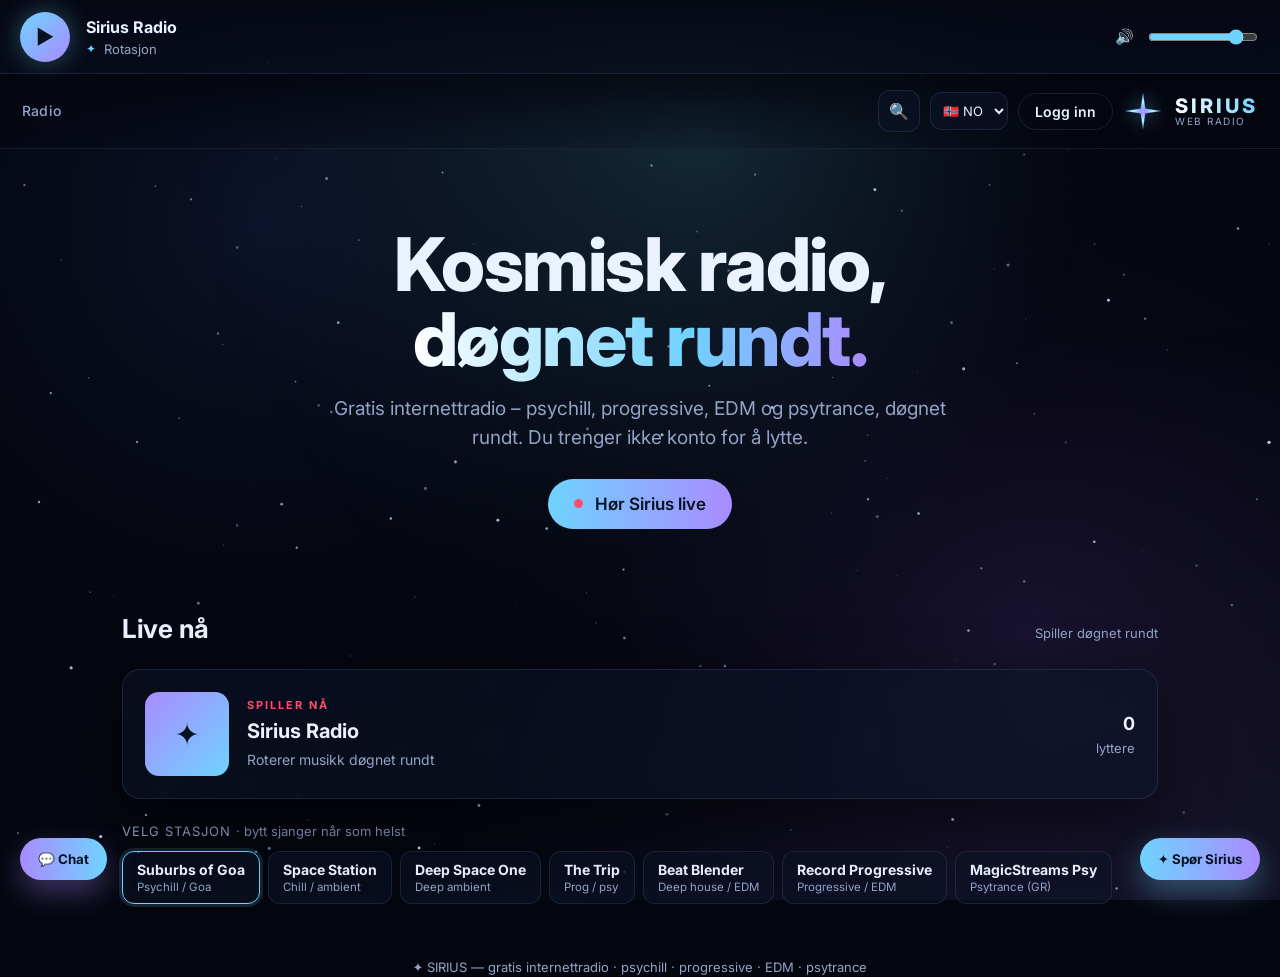
==== commit 21c83240: "Legg til delingsbilde (Open Graph/Twitter) for siriusfm.no" ====
--- a/index.html
+++ b/index.html
@@ -5,6 +5,35 @@
   <meta name="viewport" content="width=device-width, initial-scale=1">
   <title>SIRIUS Web Radio – Live fra rommet</title>
   <meta name="description" content="Sirius Web Radio – gratis internettradio. Psychill, progressive, EDM og psytrance – døgnet rundt.">
+  <link rel="canonical" href="https://siriusfm.no/">
+
+  <!-- Delingsbilde (Open Graph – Facebook, LinkedIn, WhatsApp, Messenger, Discord, Slack) -->
+  <meta property="og:type" content="website">
+  <meta property="og:site_name" content="SIRIUS Web Radio">
+  <meta property="og:locale" content="nb_NO">
+  <meta property="og:url" content="https://siriusfm.no/">
+  <meta property="og:title" content="SIRIUS Web Radio – Live fra rommet">
+  <meta property="og:description" content="Gratis internettradio – psychill, progressive, EDM og psytrance, døgnet rundt. Du trenger ikke konto for å lytte.">
+  <meta property="og:image" content="https://siriusfm.no/assets/og-image.png?v=1">
+  <meta property="og:image:secure_url" content="https://siriusfm.no/assets/og-image.png?v=1">
+  <meta property="og:image:type" content="image/png">
+  <meta property="og:image:width" content="1200">
+  <meta property="og:image:height" content="630">
+  <meta property="og:image:alt" content="SIRIUS Web Radio – siriusfm.no">
+  <!-- Kvadratisk variant for tjenester som foretrekker 1:1 -->
+  <meta property="og:image" content="https://siriusfm.no/assets/og-image-square.png?v=1">
+  <meta property="og:image:type" content="image/png">
+  <meta property="og:image:width" content="1080">
+  <meta property="og:image:height" content="1080">
+  <meta property="og:image:alt" content="SIRIUS Web Radio – siriusfm.no">
+
+  <!-- X / Twitter -->
+  <meta name="twitter:card" content="summary_large_image">
+  <meta name="twitter:title" content="SIRIUS Web Radio – Live fra rommet">
+  <meta name="twitter:description" content="Gratis internettradio – psychill, progressive, EDM og psytrance, døgnet rundt.">
+  <meta name="twitter:image" content="https://siriusfm.no/assets/og-image.png?v=1">
+  <meta name="twitter:image:alt" content="SIRIUS Web Radio – siriusfm.no">
+
   <link rel="icon" href="assets/logo.svg">
   <link rel="manifest" href="manifest.json">
   <meta name="theme-color" content="#04060f">
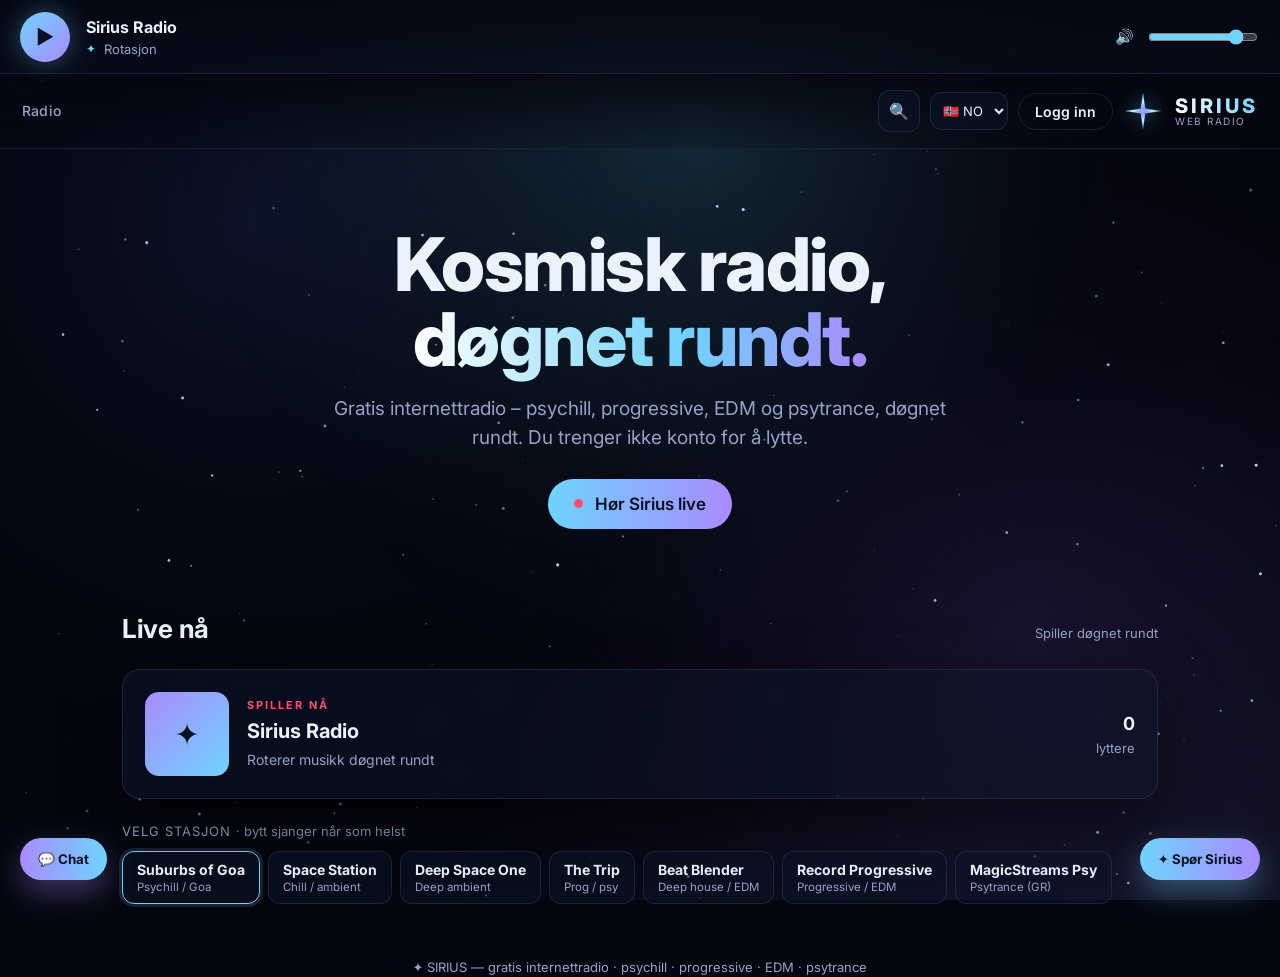
==== commit aeafc8ee: "Revert "Legg til delingsbilde (Open Graph/Twitter) for siriusfm.no" This reverts commit 21c8324071d1" ====
--- a/index.html
+++ b/index.html
@@ -5,35 +5,6 @@
   <meta name="viewport" content="width=device-width, initial-scale=1">
   <title>SIRIUS Web Radio – Live fra rommet</title>
   <meta name="description" content="Sirius Web Radio – gratis internettradio. Psychill, progressive, EDM og psytrance – døgnet rundt.">
-  <link rel="canonical" href="https://siriusfm.no/">
-
-  <!-- Delingsbilde (Open Graph – Facebook, LinkedIn, WhatsApp, Messenger, Discord, Slack) -->
-  <meta property="og:type" content="website">
-  <meta property="og:site_name" content="SIRIUS Web Radio">
-  <meta property="og:locale" content="nb_NO">
-  <meta property="og:url" content="https://siriusfm.no/">
-  <meta property="og:title" content="SIRIUS Web Radio – Live fra rommet">
-  <meta property="og:description" content="Gratis internettradio – psychill, progressive, EDM og psytrance, døgnet rundt. Du trenger ikke konto for å lytte.">
-  <meta property="og:image" content="https://siriusfm.no/assets/og-image.png?v=1">
-  <meta property="og:image:secure_url" content="https://siriusfm.no/assets/og-image.png?v=1">
-  <meta property="og:image:type" content="image/png">
-  <meta property="og:image:width" content="1200">
-  <meta property="og:image:height" content="630">
-  <meta property="og:image:alt" content="SIRIUS Web Radio – siriusfm.no">
-  <!-- Kvadratisk variant for tjenester som foretrekker 1:1 -->
-  <meta property="og:image" content="https://siriusfm.no/assets/og-image-square.png?v=1">
-  <meta property="og:image:type" content="image/png">
-  <meta property="og:image:width" content="1080">
-  <meta property="og:image:height" content="1080">
-  <meta property="og:image:alt" content="SIRIUS Web Radio – siriusfm.no">
-
-  <!-- X / Twitter -->
-  <meta name="twitter:card" content="summary_large_image">
-  <meta name="twitter:title" content="SIRIUS Web Radio – Live fra rommet">
-  <meta name="twitter:description" content="Gratis internettradio – psychill, progressive, EDM og psytrance, døgnet rundt.">
-  <meta name="twitter:image" content="https://siriusfm.no/assets/og-image.png?v=1">
-  <meta name="twitter:image:alt" content="SIRIUS Web Radio – siriusfm.no">
-
   <link rel="icon" href="assets/logo.svg">
   <link rel="manifest" href="manifest.json">
   <meta name="theme-color" content="#04060f">
